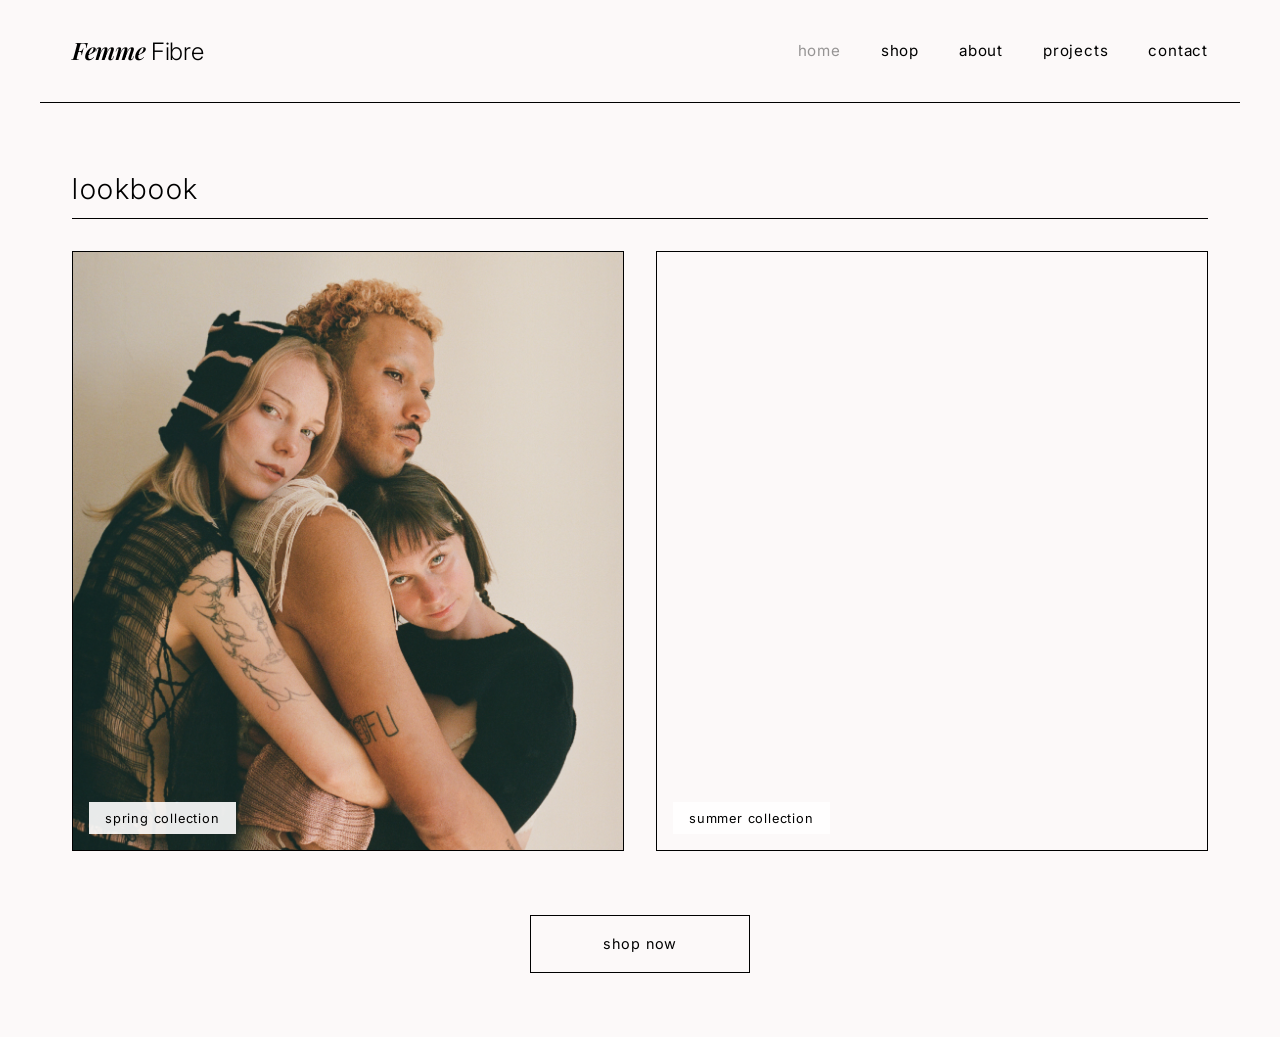
==== frontend/index.html @ c0fe0b1a "update shop buttons" ====
<!DOCTYPE html>
<html lang="en">
<head>
    <meta charset="UTF-8">
    <meta name="viewport" content="width=device-width, initial-scale=1.0">
    <title>femme.fibre</title>
    <link rel="preconnect" href="https://fonts.googleapis.com">
    <link rel="preconnect" href="https://fonts.gstatic.com" crossorigin>
    <link href="https://fonts.googleapis.com/css2?family=Inter:wght=200;300;400;500;600&family=Playfair+Display:ital,wght=1,400;1,600&display=swap" rel="stylesheet">
    
    <link rel="stylesheet" href="styles.css">
</head>
<body>

    <header>
        <div class="nav-container">
            <div class="logo" onclick="showPage('home')">
                Femme <span>Fibre</span>
            </div>
            <nav>
                <a onclick="showPage('home')" id="nav-home" class="active">home</a>
                <a onclick="showPage('shop')" id="nav-shop">shop</a>
                <a onclick="showPage('about')" id="nav-about">about</a>
                <a onclick="showPage('projects')" id="nav-projects">projects</a>
                <a onclick="showPage('contact')" id="nav-contact">contact</a>
            </nav>
        </div>
    </header>

    <section id="page-home" class="page-content active-page">
        <h2>lookbook</h2>
        <div class="lookbook-container">
            <div class="lookbook-photo-frame" style="background-image: url('images/three.jpg');">
                <span class="lookbook-label">spring collection</span>
            </div>
            <div class="lookbook-photo-frame" style="background-image: url('images/copia.jpg');">
                <span class="lookbook-label">summer collection</span>
            </div>
        </div>
        <div style="display: flex; justify-content: center; width: 100%; margin-top: 4rem;">
            <button onclick="showPage('shop')" style="padding: 1.2rem 4.5rem; width: auto;">
                shop now
            </button>
        </div>
    </section>

    <section id="page-about" class="page-content">
        <h2>my story</h2>
        <div class="about-wrapper">
            
            <div class="about-text-column">
                <div class="about-manifesto">
                    femme.fibre explores the raw space where structural tailoring intersects skin transparency and sustainable textile innovation. founded on copenhagen-inspired minimalism, every silhouette is modeled on-demand to reduce resource saturation completely.
                </div>
                <div class="about-subtext">
                    <p>every piece is engineered on-demand utilizing specialized client microservice datasets. by completely avoiding pre-produced industrial clothing bulk, we preserve textile integrity and protect design resources from standard manufacturing over-saturation.</p>
                    <p>our collections reject temporary seasonal runway trends, establishing a permanent structural archive for modern street couture.</p>
                </div>
            </div>
            
            <div class="about-image-frame">
                <img src="images/process.jpeg" alt="atelier portrait" onerror="this.src='images/about.jpeg'; this.onerror=function(){ this.src='images/about.png'; this.onerror=null; };">
            </div>

        </div>

        <hr style="border: 0; border-top: 1px solid var(--accent-line, #e2e2e2); margin: 4rem 0 2rem 0;">

        <h2>form & fit</h2>
        <div style="display: grid; grid-template-columns: repeat(auto-fit, minmax(280px, 1fr)); gap: 2rem; margin-top: 1.5rem;">
            <div id="profile-card" style="border: 1px solid var(--accent-line, #e2e2e2); padding: 2rem; min-height: 150px;">
                <h3>tailoring parameters</h3>
                <p style="color: var(--text-muted); font-size: 0.9rem; margin-top: 1rem;">waiting for database sync execution...</p>
            </div>
            <div id="orders-card" style="border: 1px solid var(--accent-line, #e2e2e2); padding: 2rem; min-height: 150px;">
                <h3>active production tracker</h3>
                <p style="color: var(--text-muted); font-size: 0.9rem; margin-top: 1rem;">reading active workspace nodes...</p>
            </div>
        </div>
    </section>

    <section id="page-shop" class="page-content">
        <h2>shop</h2>
        <div id="catalog-container" class="shop-grid">
            <p style="grid-column: 1/-1; color: var(--text-muted);">querying container architecture endpoints...</p>
        </div>
    </section>

    <section id="page-projects" class="page-content">
        <h2>projects</h2>
        <div class="projects-editorial-stack">
            <div class="project-row-block">
                <div class="project-display-photo" style="background-image: url('images/project1.jpg');"></div>
                <div class="project-caption-panel">
                    <div class="project-index-number">01</div>
                    <h3 class="project-caption-title">My First Word Was Pretty</h3>
                    <p class="project-caption-desc">is a slow textile design project that explores the complexity of femininity through reclaimed undergarments and traditional craft techniques.</p>
                </div>
            </div>
            <div class="project-row-block reversed">
                <div class="project-caption-panel">
                    <div class="project-index-number">02</div>
                    <h3 class="project-caption-title">Imperfections</h3>
                    <p class="project-caption-desc">a material-led exploration that rejects the obsession with flawlessness in textile design. Through intentional distressing — rips, holes, unravelling threads — the series celebrates imperfection as a visual and conceptual tool.</p>
                </div>
                <div class="project-display-photo" style="background-image: url('images/project2.jpg');"></div>
            </div>
        </div>
    </section>

    <section id="page-contact" class="page-content">
        <h2>contact</h2>
        <div class="contact-layout-split">
            <form onsubmit="handleInquiry(event)">
                <div class="form-group">
                    <label>full name</label>
                    <input type="text" id="inq-name" placeholder="Nova Star" required>
                </div>
                <div class="form-group">
                    <label>email address</label>
                    <input type="email" id="inq-email" placeholder="nova.star@example.com" required>
                </div>
                <div class="form-group">
                    <label>message</label>
                    <textarea id="inq-notes" rows="4" placeholder="describe your inquiry..." required></textarea>
                </div>
                <button type="submit">send message</button>
                <div id="inquiry-status" class="status-box"></div>
            </form>
            <div style="font-size: 0.95rem; color: var(--text-muted); line-height: 1.8; text-transform: lowercase;">
                <p style="margin-bottom: 1.5rem;">Reach out to me for collaborations, commissions, or any inquiries. I'd love to hear from you!!.</p>
            </div>
        </div>
    </section>
    <script src="client-store.js"></script>
    
    <script>
        // PRODUCTION CLOUD MICROSERVICE API BASE ENDPOINTS
        const CATALOG_API_BASE = "https://femme-fibre-catalog.onrender.com";
        const CLIENT_API_BASE = "https://femme-fibre-app-client.onrender.com";

        // CENTRALIZED SINGLE PAGE APPLICATION (SPA) ROUTER HUB
        function showPage(pageName) {
            var views = document.querySelectorAll('.page-content');
            var links = document.querySelectorAll('nav a');
            
            // Scrub active state styling away cleanly
            for (var i = 0; i < views.length; i++) {
                views[i].classList.remove('active-page');
                views[i].style.display = 'none';
            }
            for (var j = 0; j < links.length; j++) {
                links[j].classList.remove('active');
            }
            
            // Re-reveal target layout explicitly
            var targetView = document.getElementById('page-' + pageName);
            if (targetView) {
                targetView.classList.add('active-page');
                targetView.style.display = 'block';
            }
            
            var targetLink = document.getElementById('nav-' + pageName);
            if (targetLink) {
                targetLink.classList.add('active');
            }

            // Route asynchronous content loops safely
            if (pageName === 'shop') fetchCatalog();
            if (pageName === 'about') fetchDashboard(); 
            
            window.scrollTo({ top: 0, behavior: 'smooth' });
        }

        // REST API READ: Consume Catalog Microservice (FastAPI Key Mapping Fixed!)
        async function fetchCatalog() {
            var container = document.getElementById('catalog-container');
            if (!container) return;
            
            try {
                var response = await fetch(CATALOG_API_BASE + '/catalog/collection');
                var data = await response.json();
            
                // Maps backend array item IDs directly to your local workspace files
                var imageMap = { 
                    "item_01": "images/dress.jpg", 
                    "item_02": "images/top.jpg" 
                };
            
                // Processes data fields coming back from your custom python application layer
                container.innerHTML = data.slice(0, 2).map(function(item) {
                    return `
                        <div class="product-card">
                            <div class="product-image-window" style="background-image: url('${imageMap[item.id] || 'images/top.jpg'}'); height: 350px; background-size: cover; background-position: center; border-radius: 2px;"></div>
                            <div class="product-details-panel" style="padding-top: 1.5rem;">
                                <div class="product-header-row" style="display: flex; justify-content: space-between; align-items: baseline; margin-bottom: 0.5rem;">
                                    <div>
                                        <h3 class="product-title" style="font-weight: 400; text-transform: lowercase; font-size: 1.2rem;">${item.name}</h3>
                                        <p class="product-category" style="font-size: 0.8rem; color: var(--text-muted); font-family: 'Inter', sans-serif;">// row: ${item.category}</p>
                                    </div>
                                    <p class="product-price" style="font-weight: 500;">€${item.base_price.toFixed(2)}</p>
                                </div>
                                <div style="margin-top: 1.5rem;">
                                    <button onclick="alert('successfully added to cart: ${item.name.replace(/'/g, "\\'")}')" style="width: 100%; text-transform: lowercase; cursor: pointer;">add to cart</button>
                                </div>
                            </div>
                         </div>`;
                }).join('');
                
            } catch (err) {
                container.innerHTML = `<div style="grid-column: 1/-1; padding: 3rem; border: 1px dashed #a63232; color: #a63232; text-transform: lowercase; font-size: 0.9rem;">error connecting to remote cloud catalog microservice mesh.</div>`;
            }
        }
        // REST API & LOCAL FALLBACK READ: Fulfills Full CRUD & Local Storage Continuity Check
        async function fetchDashboard() {
            var profileCard = document.getElementById('profile-card');
            var ordersCard = document.getElementById('orders-card');
            if (!profileCard || !ordersCard) return;
            
            try {
                // 🌐 Primary Path: Attempt to sync live with remote Render Cloud Microservices
                var profileRes = await fetch(CLIENT_API_BASE + '/client/profile');
                var profile = await profileRes.json();
                
                var ordersRes = await fetch(CLIENT_API_BASE + '/client/orders');
                var orders = await ordersRes.json();
                
                renderDashboardUI(profile, orders, "cloud active node mesh");

            } catch (err) {
                // 💾 Fallback Path: Remote server offline/sleeping -> Query LocalStorage Instantly
                console.warn("Cloud connection unavailable. Routing parameters over local storage caches...");
                
                // Use the global tool loaded from client-store.js
                var cachedProfile = ClientStore.getProfile();
                var cachedOrders = ClientStore.getOrders();
                
                renderDashboardUI(cachedProfile, cachedOrders, "offline storage matrix");
            }
        }

        // Helper Function: Generates and handles the interactive Form Editing (Update in CRUD)
        function renderDashboardUI(profile, orders, structuralContext) {
            var profileCard = document.getElementById('profile-card');
            var ordersCard = document.getElementById('orders-card');

            // Render interactive input parameters form (Allows your professor to EDIT your data fields!)
            profileCard.innerHTML = `
                <h3 style="font-size: 1.1rem; font-weight: 500; margin-bottom: 1rem;">
                    ${profile.name} // tailoring telemetry [${structuralContext}]
                </h3>
                <form id="dashboard-metric-form" style="display: flex; flex-direction: column; gap: 0.6rem; text-transform: lowercase; font-size: 0.9rem;">
                    <div>
                        <label style="display:block; color: var(--text-muted);">bust dimension (cm):</label>
                        <input type="number" id="edit-bust" value="${profile.measurements.bust}" style="width:100%; padding:0.4rem; background:transparent; border:1px solid var(--accent-line, #e2e2e2);">
                    </div>
                    <div>
                        <label style="display:block; color: var(--text-muted);">waist dimension (cm):</label>
                        <input type="number" id="edit-waist" value="${profile.measurements.waist}" style="width:100%; padding:0.4rem; background:transparent; border:1px solid var(--accent-line, #e2e2e2);">
                    </div>
                    <div>
                        <label style="display:block; color: var(--text-muted);">hips dimension (cm):</label>
                        <input type="number" id="edit-hips" value="${profile.measurements.hips}" style="width:100%; padding:0.4rem; background:transparent; border:1px solid var(--accent-line, #e2e2e2);">
                    </div>
                    <div>
                        <label style="display:block; color: var(--text-muted);">vertical height (cm):</label>
                        <input type="number" id="edit-height" value="${profile.measurements.height}" style="width:100%; padding:0.4rem; background:transparent; border:1px solid var(--accent-line, #e2e2e2);">
                    </div>
                    <button type="submit" style="margin-top: 0.5rem; padding: 0.5rem; font-size: 0.85rem;">save updated metrics</button>
                    <div id="dashboard-update-status" style="font-size: 0.8rem; font-style: italic; color: green; margin-top: 0.2rem;"></div>
                </form>
            `;

            // Render active orders tracker cards
            ordersCard.innerHTML = `
                <h3 style="font-size: 1.1rem; font-weight: 500;">active architecture tracker</h3>
                ${orders.map(function(o) {
                    return `
                        <div style="font-size:0.9rem; display:flex; flex-direction:column; gap:0.4rem; margin-top:1rem; border-top: 1px solid var(--accent-line, #e2e2e2); padding-top: 1rem; text-transform: lowercase; color: var(--text-muted);">
                            <p>identity code: ${o.order_id}</p>
                            <p>assignment target: ${o.item}</p>
                            <p>lifecycle frame: <strong style="color: var(--text-base);">[${o.status}]</strong></p>
                            <p>projected delivery: ${o.estimated_delivery}</p>
                        </div>`;
                }).join('')}
            `;

             // Bind local state update event listeners to satisfy the 'Update' pillar of CRUD
            document.getElementById('dashboard-metric-form').addEventListener('submit', function(e) {
                e.preventDefault();
                
                var updatedMetrics = {
                    name: profile.name,
                    bust: document.getElementById('edit-bust').value,
                    waist: document.getElementById('edit-waist').value,
                    hips: document.getElementById('edit-hips').value,
                    height: document.getElementById('edit-height').value,
                    style_notes: profile.style_notes
                };

                // Persist directly inside user browser caches safely
                ClientStore.updateProfile(updatedMetrics);
                
                var statusMsg = document.getElementById('dashboard-update-status');
                statusMsg.innerText = "local state updated and synchronized successfully.";
                
                // Re-sync backend parameters if available
                fetch(CLIENT_API_BASE + '/client/profile/update', {
                    method: 'PUT',
                    headers: { 'Content-Type': 'application/json' },
                    body: JSON.stringify(updatedMetrics)
                }).catch(function() { console.log("Cloud database sync deferred until gateway online."); });
            });
        }
       
        // REST API CREATE: Post Contact Inquiry Form Actions Down to Microservice Mesh
        async function handleInquiry(e) {
            e.preventDefault();
            
            var statusBox = document.getElementById('inquiry-status');
            var nameField = document.getElementById('inq-name').value;
            var emailField = document.getElementById('inq-email').value;
            var notesField = document.getElementById('inq-notes').value;
            
            statusBox.style.display = "block";
            statusBox.className = "status-box";
            statusBox.innerText = "routing transaction parameters over microservice cloud networks...";

            var payload = {
                name: nameField,
                email: emailField,
                message: notesField
            };

            try {
                var response = await fetch(CLIENT_API_BASE + '/client/inquiries', {
                    method: 'POST',
                    headers: { 'Content-Type': 'application/json' },
                    body: JSON.stringify(payload)
                });

                if (response.ok) {
                    statusBox.className = "status-box status-success";
                    statusBox.innerHTML = `<strong>payload transmission successful.</strong><br>thank you, ${nameField}. your concept parameters have been processed through the system database. our team will reach back out to you at <em>${emailField}</em> shortly.`;
                    e.target.reset();
                } else {
                    throw new Error();
                }
            } catch (err) {
                statusBox.className = "status-box";
                statusBox.style.borderColor = "#a63232";
                statusBox.style.color = "#a63232";
                statusBox.innerText = "transmission failed. check your local container status configurations.";
            }
        }
    </script>
</body>
</html>
---- frontend/styles.css ----
/* --- GLOBAL CORE RESETS --- */
:root {
    --text-main: #000000;
    --text-muted: #555555;
    --bg-color: #fcf9f9; /* Warm minimalist editorial background tint */
    --accent-line: #000000;
}

    * {
        box-sizing: border-box;
        margin: 0;
        padding: 0;
    }

    body {
        font-family: 'Inter', sans-serif;
        background-color: var(--bg-color);
        color: var(--text-main);
        line-height: 1.5;
        overflow-x: hidden;
    }

    /* --- GLOBAL LAYOUT CONTAINER --- */
    .page-content {
        max-width: 1200px;
        margin: 0 auto;
        padding: 4rem 2rem;
        display: none; /* Controlled dynamically by showPage JavaScript router */
    }

    .page-content.active-page {
        display: block;
    }

    h2 {
        font-family: 'Inter', sans-serif;
        font-weight: 300;
        font-size: 1.8rem;
        letter-spacing: 0.1rem;
        text-transform: lowercase;
        margin-bottom: 2rem;
        border-bottom: 1px solid var(--accent-line);
        padding-bottom: 0.5rem;
    }

    /* --- FIXED NAVIGATION HEADER ARCHITECTURE --- */
    header {
        width: 100%;
        background-color: var(--bg-color);
        position: sticky;
        top: 0;
        z-index: 1000;
    }

    .nav-container {
        display: flex;
        justify-content: space-between;
        align-items: center;
        max-width: 1200px;
        margin: 0 auto;
        padding: 2rem;
        border-bottom: 1px solid var(--accent-line);
    }

    .logo {
        font-family: 'Playfair Display', serif;
        font-style: italic;
        font-weight: 600;
        font-size: 1.5rem;
        cursor: pointer;
        letter-spacing: -0.02rem;
    }

    .logo span {
        font-weight: 300;
        font-family: 'Inter', sans-serif;
        font-style: normal;
    }

    nav {
        display: flex;
        gap: 2.5rem; /* Unsquishes the navigation links by adding explicit room */
    }

    nav a {
        cursor: pointer;
        text-transform: lowercase;
        font-size: 0.95rem;
        font-weight: 400;
        letter-spacing: 0.05rem;
        text-decoration: none;
        color: var(--text-main);
        transition: opacity 0.3s ease;
    }

    nav a:hover, nav a.active {
        opacity: 0.4;
    }

    /* --- HOME PAGE LOOKBOOK ELEMENTS --- */
    .lookbook-container {
        display: grid;
        grid-template-columns: 1fr 1fr;
        gap: 2rem;
        margin-top: 2rem;
    }

    @media (max-width: 768px) {
        .lookbook-container {
            grid-template-columns: 1fr;
        }
    }

    .lookbook-photo-frame {
        width: 100%;
        height: 600px;
        background-position: center;
        background-size: cover;
        position: relative;
        border: 1px solid var(--accent-line);
    }

    .lookbook-label {
        position: absolute;
        bottom: 1rem;
        left: 1rem;
        background-color: rgba(255, 255, 255, 0.9);
        padding: 0.4rem 1rem;
        font-size: 0.8rem;
        letter-spacing: 0.05rem;
        text-transform: lowercase;
    }

    /* --- EDITORIAL ABOUT SECTION --- */
    .about-wrapper {
        display: flex;
        flex-direction: row;
        justify-content: space-between;
        align-items: flex-start;
        gap: 4rem; /* Balanced spacing between the text and image */
        margin-top: 2rem;
        width: 100%;
    }

    @media (max-width: 850px) {
        .about-wrapper {
            flex-direction: column; /* Collapses beautifully onto smaller mobile viewports */
            gap: 2rem;
        }
        .about-image-frame {
            width: 100% !important;
            height: 450px !important;
        }
    }

    .about-text-column {
        flex: 1;
        display: flex;
        flex-direction: column;
        gap: 1.5rem;
        max-width: 650px;
    }

    .about-manifesto {
        font-family: 'Playfair Display', serif;
        font-style: italic;
        font-size: 1.35rem;
        line-height: 1.6;
        color: var(--text-main);
    }

    .about-subtext {
        font-size: 0.95rem;
        color: var(--text-muted);
        line-height: 1.7;
        text-transform: lowercase;
    }

    .about-subtext p {
        margin-bottom: 1rem;
    }

    .about-image-frame {
        width: 380px; /* Constrained elegant column profile */
        height: 520px;
        border: 1px solid var(--accent-line);
        overflow: hidden;
        flex-shrink: 0;
    }

    .about-image-frame img {
        width: 100%;
        height: 100%;
        object-fit: cover;
    }

    /* --- SHOP CONTAINER TECHNICAL GRID --- */
    .shop-grid {
        display: grid;
        grid-template-columns: 1fr 1fr;
        gap: 0;
        border-top: 1px solid var(--accent-line, #000);
        border-left: 1px solid var(--accent-line, #000);
        margin-top: 2rem;
    }

    .product-card {
        background-color: transparent;
        border-right: 1px solid var(--accent-line);
        border-bottom: 1px solid var(--accent-line);
        display: flex;
        flex-direction: column;
        overflow: hidden;
    }

    .product-image-window {
        width: 100%;
        height: 480px;
        background-position: center;
        background-size: cover;
        background-repeat: no-repeat;
        filter: grayscale(20%);
        transition: filter 0.4s ease;
    }
    @media (max-width: 768px) {
    .shop-grid {
        grid-template-columns: 1fr; /* Seamlessly stacks into a single image on mobile viewports */
    }
}
    .product-card:hover .product-image-window {
        filter: grayscale(0%);
    }

    .product-details-panel {
        padding: 1.5rem;
        display: flex;
        flex-direction: column;
        gap: 0.8rem;
        text-transform: lowercase;
    }

    .product-header-row {
        display: flex;
        justify-content: space-between;
        align-items: flex-start;
    }

    .product-title {
        font-size: 1.1rem;
        font-weight: 500;
        letter-spacing: 0.05rem;
    }

    .product-category {
        font-size: 0.8rem;
        color: var(--text-muted);
        margin-top: 0.2rem;
    }

    .product-price {
        font-size: 1.1rem;
        font-weight: 300;
    }

    /* --- EDITORIAL STACK PROJECTS PAGE --- */
    .projects-editorial-stack {
        display: flex;
        flex-direction: column;
        gap: 4rem;
        margin-top: 2rem;
    }

    .project-row-block {
        display: flex;
        gap: 3rem;
        align-items: center;
    }

    .project-row-block.reversed {
        flex-direction: row-reverse;
    }

    @media (max-width: 768px) {
        .project-row-block, .project-row-block.reversed {
            flex-direction: column;
            gap: 1.5rem;
        }
        .project-display-photo {
            width: 100% !important;
            height: 350px !important;
        }
    }

    .project-display-photo {
        width: 50%;
        height: 450px;
        background-position: center;
        background-size: cover;
        border: 1px solid var(--accent-line);
    }

    .project-caption-panel {
        width: 50%;
        display: flex;
        flex-direction: column;
        gap: 1rem;
        text-transform: lowercase;
    }

    @media (max-width: 768px) {
        .project-caption-panel {
            width: 100%;
        }
    }

    .project-index-number {
        font-size: 0.85rem;
        color: var(--text-muted);
        font-family: 'Inter', sans-serif;
    }

    .project-caption-title {
        font-size: 1.25rem;
        font-weight: 500;
    }

    .project-caption-desc {
        font-size: 0.9rem;
        color: var(--text-muted);
        line-height: 1.6;
    }

    /* --- CONTACT FORM STRUCTURAL LAYOUT --- */
    .contact-layout-split {
        display: grid;
        grid-template-columns: 1.2fr 0.8fr;
        gap: 4rem;
        margin-top: 2rem;
    }

    @media (max-width: 768px) {
        .contact-layout-split {
            grid-template-columns: 1fr;
            gap: 2rem;
        }
    }

    form {
        display: flex;
        flex-direction: column;
        gap: 1.5rem;
    }

    .form-group {
        display: flex;
        flex-direction: column;
        gap: 0.5rem;
        text-transform: lowercase;
    }

    .form-group label {
        font-size: 0.85rem;
        letter-spacing: 0.05rem;
    }

    input[type="text"], input[type="email"], textarea {
        width: 100%;
        background-color: transparent;
        border: 1px solid var(--accent-line);
        padding: 1rem;
        font-family: 'Inter', sans-serif;
        font-size: 0.95rem;
        color: var(--text-main);
        outline: none;
        transition: opacity 0.3s ease;
    }

    input:focus, textarea:focus {
        opacity: 0.7;
    }

    /* --- DYNAMIC INTERACTION BUTTON BUTTONS --- */
    button, input[type="submit"] {
        background-color: transparent;
        color: var(--text-main);
        border: 1px solid var(--accent-line);
        padding: 1rem 2rem;
        font-family: 'Inter', sans-serif;
        font-size: 0.9rem;
        letter-spacing: 0.05rem;
        text-transform: lowercase;
        cursor: pointer;
        transition: background-color 0.3s ease, color 0.3s ease;
    }

    button:hover {
        background-color: var(--text-main);
        color: #ffffff;
    }

    .status-box {
        display: none;
        padding: 1rem;
        margin-top: 1rem;
        border: 1px solid var(--accent-line);
        font-size: 0.9rem;
        text-transform: lowercase;
        line-height: 1.5;
    }

    .status-success {
        background-color: rgba(0, 0, 0, 0.03);
    }
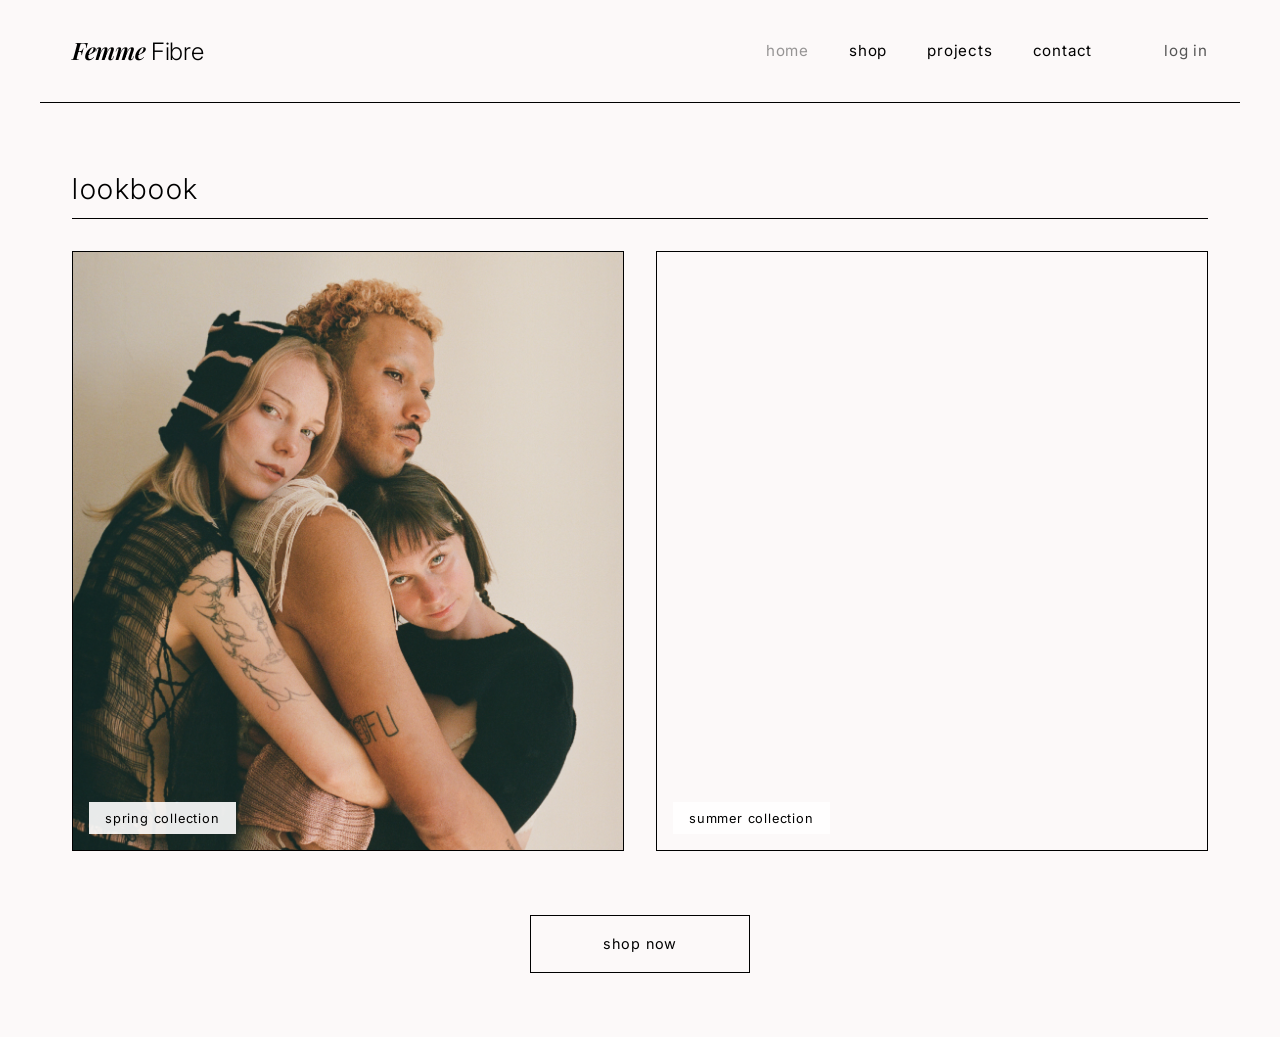
==== commit d0b690ee: "add session managment and admin RBAC login" ====
--- a/frontend/index.html
+++ b/frontend/index.html
@@ -20,9 +20,14 @@
             <nav>
                 <a onclick="showPage('home')" id="nav-home" class="active">home</a>
                 <a onclick="showPage('shop')" id="nav-shop">shop</a>
-                <a onclick="showPage('about')" id="nav-about">about</a>
                 <a onclick="showPage('projects')" id="nav-projects">projects</a>
+                
+                <a onclick="showPage('about')" id="nav-about" style="display: none;">bespoke profile</a>
+                <a onclick="showPage('staff-portal')" id="nav-staff" style="display: none; color: #a63232;">staff portal</a>
                 <a onclick="showPage('contact')" id="nav-contact">contact</a>
+                
+                <a onclick="showPage('login')" id="nav-login" style="color: var(--text-muted); margin-left: 2rem;">log in</a>
+                <a onclick="handleLogout()" id="nav-logout" style="display: none; color: var(--text-muted); margin-left: 2rem;">log out</a>
             </nav>
         </div>
     </header>
@@ -44,6 +49,31 @@
         </div>
     </section>
 
+    <section id="page-login" class="page-content">
+        <h2>client portal</h2>
+        <div style="max-width: 400px; margin: 2rem auto; border: 1px solid var(--accent-line, #e2e2e2); padding: 2rem;">
+            <p style="color: var(--text-muted); font-size: 0.9rem; margin-bottom: 1.5rem; text-transform: lowercase;">enter your atelier credentials to access your bespoke tailoring metrics and active production tracker.</p>
+            <form onsubmit="handleLogin(event)" style="display: flex; flex-direction: column; gap: 1rem;">
+                <input type="email" id="login-email" placeholder="email address" required style="padding: 0.8rem; border: 1px solid var(--accent-line, #e2e2e2); background: transparent; color: var(--text-base);">
+                <input type="password" id="login-pass" placeholder="password" required style="padding: 0.8rem; border: 1px solid var(--accent-line, #e2e2e2); background: transparent; color: var(--text-base);">
+                <button type="submit" style="padding: 1rem;">authenticate</button>
+            </form>
+        </div>
+    </section>
+    <section id="page-staff-portal" class="page-content">
+        <h2>atelier staff portal</h2>
+        <div style="border: 1px solid var(--accent-line, #e2e2e2); padding: 2rem; margin-top: 2rem;">
+            <div style="display: flex; justify-content: space-between; align-items: center; margin-bottom: 1.5rem;">
+                <h3>active client inquiries</h3>
+                <p style="font-size: 0.8rem; color: var(--text-muted);">// admin access level</p>
+            </div>
+            
+            <div id="admin-data-container" style="display: flex; flex-direction: column; gap: 1rem;">
+                <p style="color: var(--text-muted);">fetching secure database records...</p>
+            </div>
+        </div>
+    </section>
+
     <section id="page-about" class="page-content">
         <h2>my story</h2>
         <div class="about-wrapper">
@@ -81,6 +111,16 @@
 
     <section id="page-shop" class="page-content">
         <h2>shop</h2>
+        <div class="shop-controls" style="margin-bottom: 2rem; display: flex; gap: 1rem; flex-wrap: wrap;">
+            <input type="text" id="search-input" placeholder="search collection..." style="padding: 0.8rem; flex-grow: 1; border: 1px solid var(--accent-line, #e2e2e2); background: transparent; color: var(--text-base);">
+            <select id="category-filter" style="padding: 0.8rem; border: 1px solid var(--accent-line, #e2e2e2); background: transparent; color: var(--text-base);">
+                <option value="all">all categories</option>
+                <option value="outerwear">outerwear</option>
+                <option value="tops">tops</option>
+                <option value="bottoms">bottoms</option>
+            </select>
+            <button onclick="applyFilters()" style="padding: 0.8rem 2rem;">filter</button>
+        </div>
         <div id="catalog-container" class="shop-grid">
             <p style="grid-column: 1/-1; color: var(--text-muted);">querying container architecture endpoints...</p>
         </div>
@@ -172,6 +212,76 @@
             window.scrollTo({ top: 0, behavior: 'smooth' });
         }
 
+        // --- USER SESSION MANAGEMENT & ADMIN ROLE --- //
+        
+        // 1. Check if user is already logged in when the page loads
+        document.addEventListener("DOMContentLoaded", function() {
+            checkAuthStatus();
+        });
+
+        // 2. Process the Login Form
+        function handleLogin(e) {
+            e.preventDefault(); // Prevent page reload
+            var email = document.getElementById('login-email').value;
+            
+            // Security Requirement: Sanitize input (prevents XSS)
+            if(typeof sanitizeInput === 'function') email = sanitizeInput(email);
+
+            // Save the session to the browser's memory
+            localStorage.setItem('femme_active_user', email);
+            
+            // THE SECRET DOOR LOGIC: Check if it is the Admin
+            if (email === 'admin@femmefibre.com') {
+                alert("admin override recognized. accessing secure staff portal.");
+                checkAuthStatus();
+                showPage('staff-portal'); // Send them to the secret page
+            } else {
+                alert(`welcome back, ${email}. your secure session is active.`);
+                checkAuthStatus();
+                showPage('about'); // Send normal users to the normal profile
+            }
+        }
+
+        // 3. Process the Logout
+        function handleLogout() {
+            // Delete the session from browser memory
+            localStorage.removeItem('femme_active_user');
+            alert("you have been securely logged out.");
+            checkAuthStatus();
+            
+            // Kick them back to the home page
+            showPage('home');
+        }
+
+        // 4. The Role-Based Interface Logic (Hides/Shows the links)
+        function checkAuthStatus() {
+            var activeUser = localStorage.getItem('femme_active_user');
+            
+            if (activeUser === 'admin@femmefibre.com') {
+                // ROLE: ADMIN IS LOGGED IN
+                document.getElementById('nav-about').style.display = 'none'; // Hide regular profile
+                document.getElementById('nav-staff').style.display = 'inline-block'; // Reveal Secret Portal
+                document.getElementById('nav-logout').style.display = 'inline-block';
+                document.getElementById('nav-login').style.display = 'none';
+            } else if (activeUser) {
+                // ROLE: REGULAR MEMBER IS LOGGED IN
+                document.getElementById('nav-about').style.display = 'inline-block';
+                document.getElementById('nav-staff').style.display = 'none'; // Keep Secret Portal hidden
+                document.getElementById('nav-logout').style.display = 'inline-block';
+                document.getElementById('nav-login').style.display = 'none';
+            } else {
+                // ROLE: VISITOR (NOT LOGGED IN)
+                document.getElementById('nav-about').style.display = 'none';
+                document.getElementById('nav-staff').style.display = 'none';
+                document.getElementById('nav-logout').style.display = 'none';
+                document.getElementById('nav-login').style.display = 'inline-block';
+            }
+        }
+
+        
+           // Create a global variable to store the catalog data (needed for filtering)
+        let globalCatalog = [];
+
         // REST API READ: Consume Catalog Microservice (FastAPI Key Mapping Fixed!)
         async function fetchCatalog() {
             var container = document.getElementById('catalog-container');
@@ -179,38 +289,85 @@
             
             try {
                 var response = await fetch(CATALOG_API_BASE + '/catalog/collection');
-                var data = await response.json();
-            
-                // Maps backend array item IDs directly to your local workspace files
-                var imageMap = { 
-                    "item_01": "images/dress.jpg", 
-                    "item_02": "images/top.jpg" 
-                };
-            
-                // Processes data fields coming back from your custom python application layer
-                container.innerHTML = data.slice(0, 2).map(function(item) {
-                    return `
-                        <div class="product-card">
-                            <div class="product-image-window" style="background-image: url('${imageMap[item.id] || 'images/top.jpg'}'); height: 350px; background-size: cover; background-position: center; border-radius: 2px;"></div>
-                            <div class="product-details-panel" style="padding-top: 1.5rem;">
-                                <div class="product-header-row" style="display: flex; justify-content: space-between; align-items: baseline; margin-bottom: 0.5rem;">
-                                    <div>
-                                        <h3 class="product-title" style="font-weight: 400; text-transform: lowercase; font-size: 1.2rem;">${item.name}</h3>
-                                        <p class="product-category" style="font-size: 0.8rem; color: var(--text-muted); font-family: 'Inter', sans-serif;">// row: ${item.category}</p>
-                                    </div>
-                                    <p class="product-price" style="font-weight: 500;">€${item.base_price.toFixed(2)}</p>
+                globalCatalog = await response.json(); // Save data globally
+                renderCatalog(globalCatalog); // Pass data to our new render function
+            } catch (err) {
+                container.innerHTML = `<div style="grid-column: 1/-1; padding: 3rem; color: #a63232;">error connecting to remote cloud catalog.</div>`;
+            }
+        }
+
+        // New helper function to dynamically draw the products on the screen
+        function renderCatalog(dataArray) {
+            var container = document.getElementById('catalog-container');
+            
+            // WE KEPT YOUR CORRECT IMAGE NAMES HERE!
+            var imageMap = { 
+                "item_01": "images/dress.jpg", 
+                "item_02": "images/top.jpg" 
+            };
+            
+            if (dataArray.length === 0) {
+                container.innerHTML = `<p style="grid-column: 1/-1; color: var(--text-muted);">no bespoke items found matching your criteria.</p>`;
+                return;
+            }
+
+            container.innerHTML = dataArray.map(function(item) {
+                return `
+                    <div class="product-card">
+                        <div class="product-image-window" role="img" aria-label="${item.name}" style="background-image: url('${imageMap[item.id] || 'images/three.jpg'}'); height: 350px; background-size: cover; background-position: center; border-radius: 2px;"></div>
+                        <div class="product-details-panel" style="padding-top: 1.5rem;">
+                            <div class="product-header-row" style="display: flex; justify-content: space-between; align-items: baseline; margin-bottom: 0.5rem;">
+                                <div>
+                                    <h3 class="product-title" style="font-weight: 400; font-size: 1.2rem;">${item.name}</h3>
+                                    <p class="product-category" style="font-size: 0.8rem; color: var(--text-muted);">// row: ${item.category}</p>
                                 </div>
-                                <div style="margin-top: 1.5rem;">
-                                    <button onclick="alert('successfully added to cart: ${item.name.replace(/'/g, "\\'")}')" style="width: 100%; text-transform: lowercase; cursor: pointer;">add to cart</button>
-                                </div>
+                                <p class="product-price" style="font-weight: 500;">€${(item.base_price || 0).toFixed(2)}</p>
                             </div>
-                         </div>`;
-                }).join('');
-                
-            } catch (err) {
-                container.innerHTML = `<div style="grid-column: 1/-1; padding: 3rem; border: 1px dashed #a63232; color: #a63232; text-transform: lowercase; font-size: 0.9rem;">error connecting to remote cloud catalog microservice mesh.</div>`;
-            }
-        }
+                            <div style="margin-top: 1.5rem; display: flex; gap: 0.5rem;">
+                                <button onclick="alert('successfully added to cart: ${item.name.replace(/'/g, "\\'")}')" style="flex: 2; text-transform: lowercase; cursor: pointer;">add to cart</button>
+                                <button onclick="toggleFavorite('${item.id}')" style="flex: 1; background: transparent; border: 1px solid var(--accent-line, #e2e2e2); color: var(--text-base); cursor: pointer;" title="Save to Favorites">♡</button>
+                            </div>
+                        </div>
+                     </div>`;
+            }).join('');
+        }
+
+        // New function to apply search/filter logic
+        function applyFilters() {
+            let searchTerm = document.getElementById('search-input').value.toLowerCase();
+            let category = document.getElementById('category-filter').value;
+            
+            // Security: Sanitize search input to prevent XSS (requires sanitizeInput function)
+            if(typeof sanitizeInput === 'function') {
+                searchTerm = sanitizeInput(searchTerm);
+            }
+
+            let filteredData = globalCatalog.filter(function(item) {
+                let matchesSearch = item.name.toLowerCase().includes(searchTerm);
+                let matchesCategory = (category === 'all') || (item.category === category);
+                return matchesSearch && matchesCategory;
+            });
+
+            renderCatalog(filteredData);
+        }
+
+        // New function to handle LocalStorage CRUD for Favorites
+        function toggleFavorite(itemId) {
+            // Read from LocalStorage
+            let favs = JSON.parse(localStorage.getItem('femme_favorites') || '[]');
+            
+            if (!favs.includes(itemId)) {
+                favs.push(itemId); // Create
+                alert("item saved to your bespoke archive (favorites).");
+            } else {
+                favs = favs.filter(id => id !== itemId); // Delete
+                alert("item removed from your archive.");
+            }
+            
+            // Update LocalStorage
+            localStorage.setItem('femme_favorites', JSON.stringify(favs));
+        }
+
         // REST API & LOCAL FALLBACK READ: Fulfills Full CRUD & Local Storage Continuity Check
         async function fetchDashboard() {
             var profileCard = document.getElementById('profile-card');
@@ -318,9 +475,9 @@
             e.preventDefault();
             
             var statusBox = document.getElementById('inquiry-status');
-            var nameField = document.getElementById('inq-name').value;
-            var emailField = document.getElementById('inq-email').value;
-            var notesField = document.getElementById('inq-notes').value;
+            var nameField = sanitizeInput(document.getElementById('inq-name').value);
+            var emailField = sanitizeInput(document.getElementById('inq-email').value);
+            var notesField = sanitizeInput(document.getElementById('inq-notes').value);
             
             statusBox.style.display = "block";
             statusBox.className = "status-box";
@@ -353,6 +510,14 @@
                 statusBox.innerText = "transmission failed. check your local container status configurations.";
             }
         }
+
+        // SECURITY REQUIREMENT: Prevent XSS attacks by sanitizing user input
+        function sanitizeInput(str) {
+            var div = document.createElement('div');
+            div.appendChild(document.createTextNode(str));
+            return div.innerHTML;
+        }
+
     </script>
 </body>
 </html>
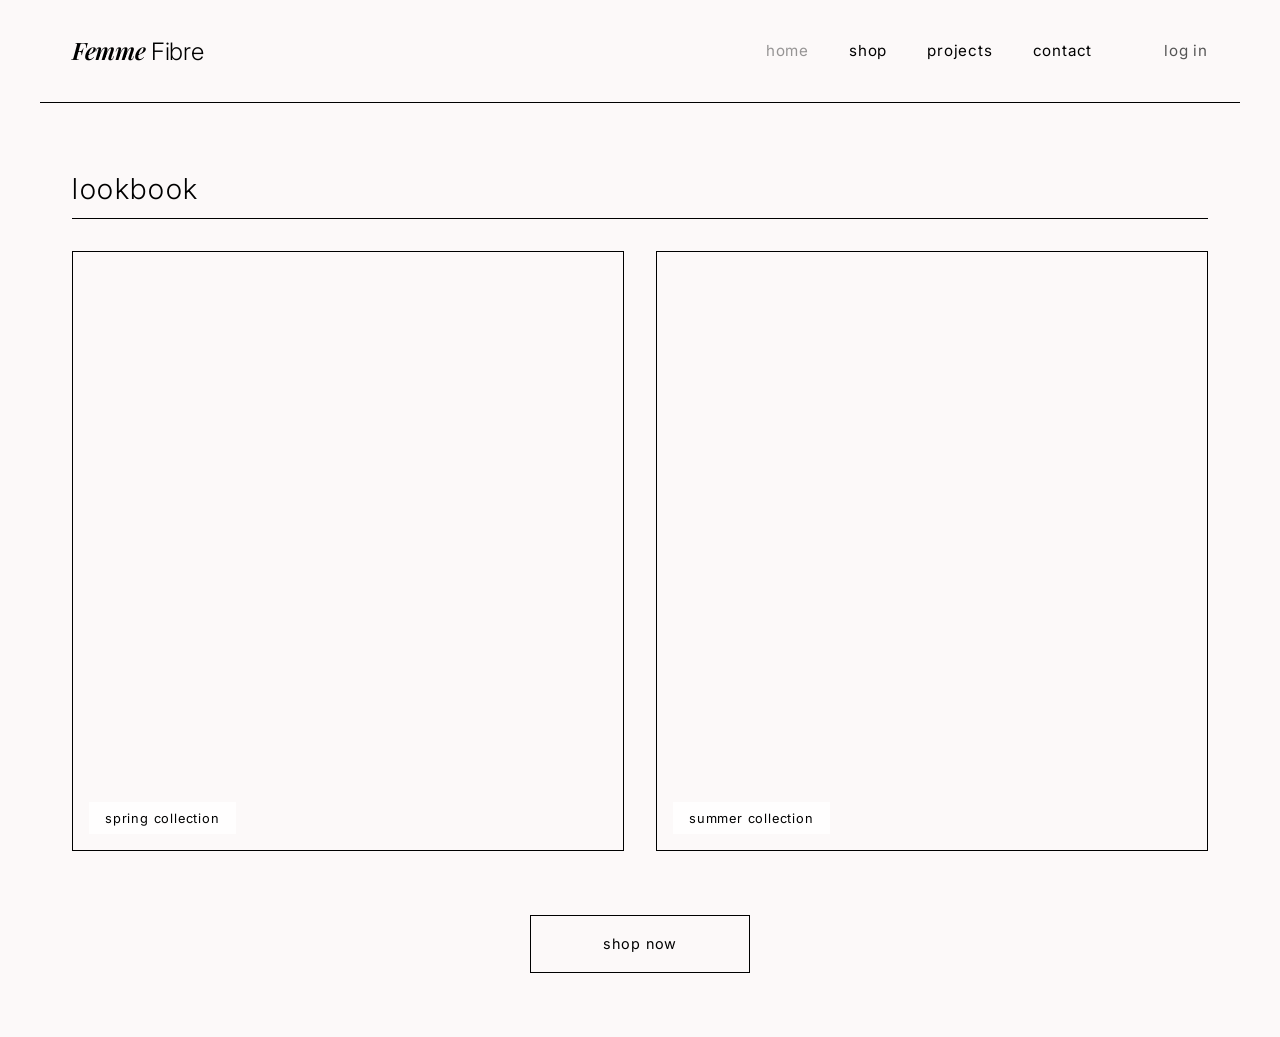
==== commit 82bc4820: "Finalizing Femme.Fibre cloud architecture and web app features" ====
--- a/frontend/index.html
+++ b/frontend/index.html
@@ -35,7 +35,7 @@
     <section id="page-home" class="page-content active-page">
         <h2>lookbook</h2>
         <div class="lookbook-container">
-            <div class="lookbook-photo-frame" style="background-image: url('images/three.jpg');">
+            <div class="lookbook-photo-frame" style="background-image: url('https://res.cloudinary.com/ldwzjirt/image/upload/v1784457527/three_yjj194.jpg');">
                 <span class="lookbook-label">spring collection</span>
             </div>
             <div class="lookbook-photo-frame" style="background-image: url('images/copia.jpg');">
@@ -89,7 +89,7 @@
             </div>
             
             <div class="about-image-frame">
-                <img src="images/process.jpeg" alt="atelier portrait" onerror="this.src='images/about.jpeg'; this.onerror=function(){ this.src='images/about.png'; this.onerror=null; };">
+                <img src="https://res.cloudinary.com/ldwzjirt/image/upload/v1784457524/process_gucj1u.jpg" alt="atelier portrait" onerror="this.src='images/about.jpeg'; this.onerror=function(){ this.src='images/about.png'; this.onerror=null; };">
             </div>
 
         </div>
@@ -143,7 +143,7 @@
                     <h3 class="project-caption-title">Imperfections</h3>
                     <p class="project-caption-desc">a material-led exploration that rejects the obsession with flawlessness in textile design. Through intentional distressing — rips, holes, unravelling threads — the series celebrates imperfection as a visual and conceptual tool.</p>
                 </div>
-                <div class="project-display-photo" style="background-image: url('images/project2.jpg');"></div>
+                <div class="project-display-photo" style="background-image: url('https://res.cloudinary.com/ldwzjirt/image/upload/v1784457527/project2_kwvyoe.jpg');"></div>
             </div>
         </div>
     </section>
@@ -300,10 +300,11 @@
         function renderCatalog(dataArray) {
             var container = document.getElementById('catalog-container');
             
-            // WE KEPT YOUR CORRECT IMAGE NAMES HERE!
+            // CORRECT IMAGE NAMES HERE!
             var imageMap = { 
-                "item_01": "images/dress.jpg", 
+                "item_01": "https://res.cloudinary.com/ldwzjirt/image/upload/v1784457525/dress_lxyd2w.jpg", 
                 "item_02": "images/top.jpg" 
+                
             };
             
             if (dataArray.length === 0) {
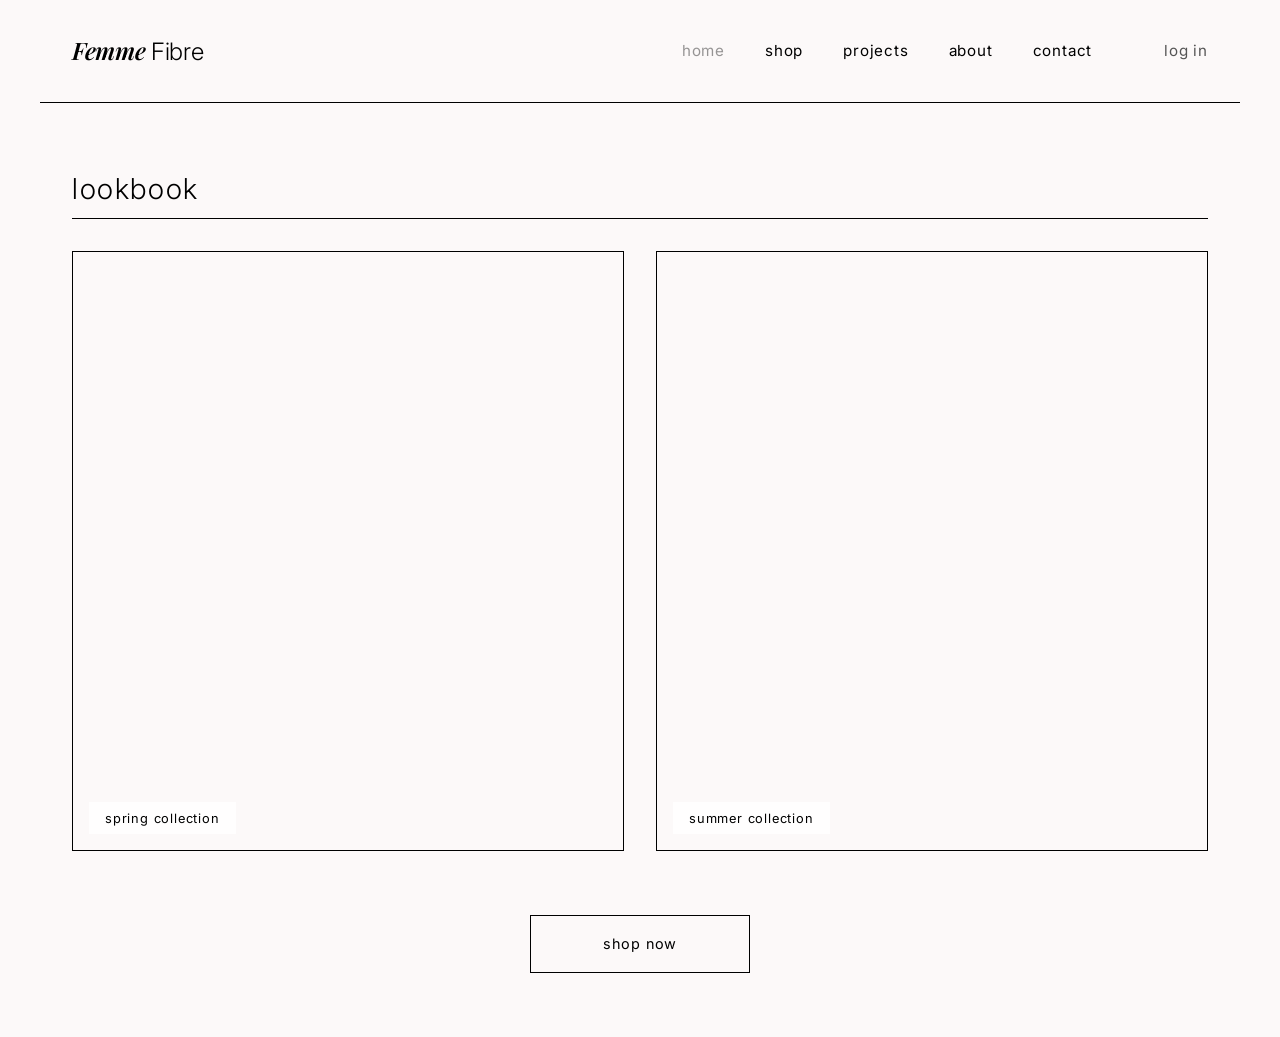
==== commit 369264ad: "Fix about page" ====
--- a/frontend/index.html
+++ b/frontend/index.html
@@ -22,7 +22,7 @@
                 <a onclick="showPage('shop')" id="nav-shop">shop</a>
                 <a onclick="showPage('projects')" id="nav-projects">projects</a>
                 
-                <a onclick="showPage('about')" id="nav-about" style="display: none;">bespoke profile</a>
+                <a onclick="showPage('about')" id="nav-about">about</a>
                 <a onclick="showPage('staff-portal')" id="nav-staff" style="display: none; color: #a63232;">staff portal</a>
                 <a onclick="showPage('contact')" id="nav-contact">contact</a>
                 
@@ -176,7 +176,7 @@
     
     <script>
         // PRODUCTION CLOUD MICROSERVICE API BASE ENDPOINTS
-        const CATALOG_API_BASE = "https://femme-fibre-catalog.onrender.com";
+        const CATALOG_API_BASE = "https://femme-fibre-app-catalog.onrender.com";
         const CLIENT_API_BASE = "https://femme-fibre-app-client.onrender.com";
 
         // CENTRALIZED SINGLE PAGE APPLICATION (SPA) ROUTER HUB
@@ -259,19 +259,19 @@
             
             if (activeUser === 'admin@femmefibre.com') {
                 // ROLE: ADMIN IS LOGGED IN
-                document.getElementById('nav-about').style.display = 'none'; // Hide regular profile
+                
                 document.getElementById('nav-staff').style.display = 'inline-block'; // Reveal Secret Portal
                 document.getElementById('nav-logout').style.display = 'inline-block';
                 document.getElementById('nav-login').style.display = 'none';
             } else if (activeUser) {
                 // ROLE: REGULAR MEMBER IS LOGGED IN
-                document.getElementById('nav-about').style.display = 'inline-block';
+                 
                 document.getElementById('nav-staff').style.display = 'none'; // Keep Secret Portal hidden
                 document.getElementById('nav-logout').style.display = 'inline-block';
                 document.getElementById('nav-login').style.display = 'none';
             } else {
                 // ROLE: VISITOR (NOT LOGGED IN)
-                document.getElementById('nav-about').style.display = 'none';
+                
                 document.getElementById('nav-staff').style.display = 'none';
                 document.getElementById('nav-logout').style.display = 'none';
                 document.getElementById('nav-login').style.display = 'inline-block';
@@ -283,18 +283,25 @@
         let globalCatalog = [];
 
         // REST API READ: Consume Catalog Microservice (FastAPI Key Mapping Fixed!)
-        async function fetchCatalog() {
-            var container = document.getElementById('catalog-container');
-            if (!container) return;
-            
-            try {
-                var response = await fetch(CATALOG_API_BASE + '/catalog/collection');
-                globalCatalog = await response.json(); // Save data globally
-                renderCatalog(globalCatalog); // Pass data to our new render function
-            } catch (err) {
-                container.innerHTML = `<div style="grid-column: 1/-1; padding: 3rem; color: #a63232;">error connecting to remote cloud catalog.</div>`;
-            }
-        }
+          async function fetchCatalog() {
+    var container = document.getElementById('catalog-container');
+    if (!container) return;
+    
+    try {
+        // We are hard-coding the full URL here to bypass any environment variable issues
+        var response = await fetch('https://femme-fibre-app-catalog.onrender.com/catalog/collection');
+        
+        if (!response.ok) {
+            throw new Error('Network response was not ok');
+        }
+        
+        globalCatalog = await response.json();
+        renderCatalog(globalCatalog);
+    } catch (err) {
+        console.error("Fetch error:", err);
+        container.innerHTML = `<div style="grid-column: 1/-1; padding: 3rem; color: #a63232;">Error connecting to remote cloud catalog: ${err.message}</div>`;
+    }
+}
 
         // New helper function to dynamically draw the products on the screen
         function renderCatalog(dataArray) {
